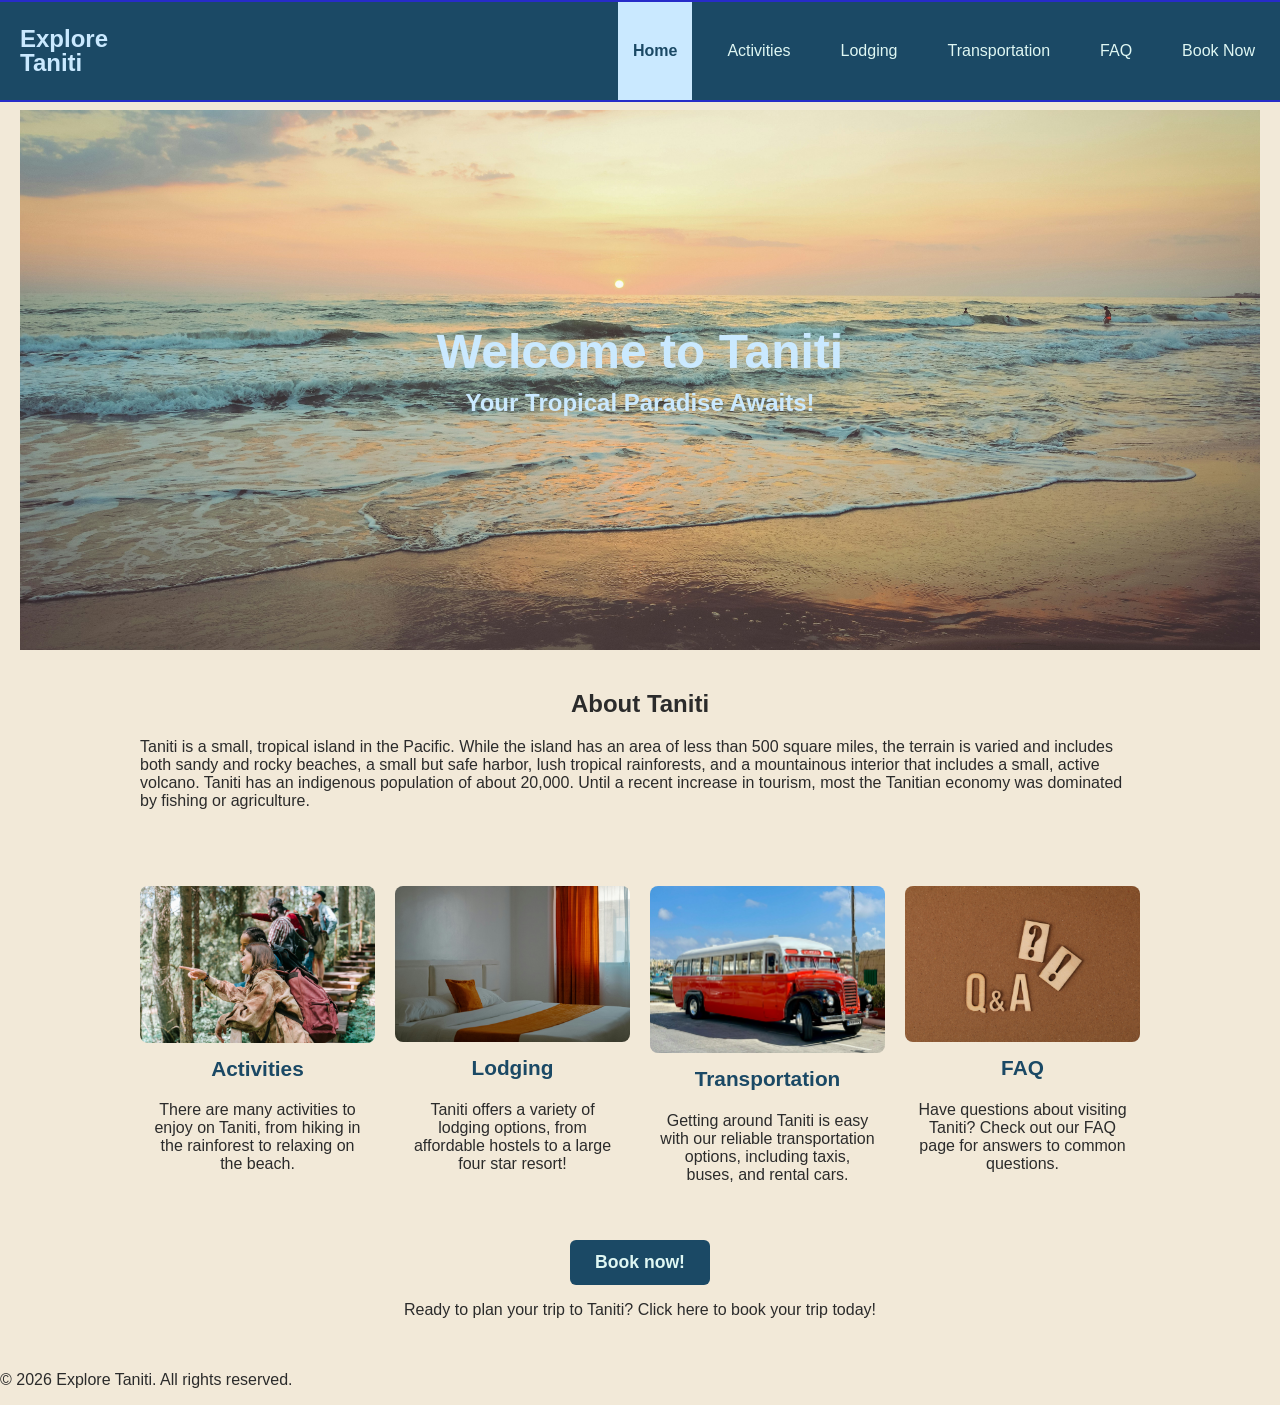
==== index.html @ ff5db37c "commit1" ====
<!DOCTYPE html>
<html lang="en">
<head>
    <meta charset="UTF-8">
    <meta name="viewport" content="width=device-width, initial-scale=1.0">
    <title>Explore Taniti</title>
    <link rel="stylesheet" href="style.css">
    
</head>
<body>
    <header>
        <nav class="navbar">
            <a href="index.html" class="logo"><span>Explore</span><br>Taniti</a>
            <ul>
                <li><a href="index.html" class="active">Home</a></li>
                <li><a href="thingstodo.html">Activities</a></li>
                <li><a href="lodging.html">Lodging</a></li>
                <li><a href="transportation.html">Transportation</a></li>
                <li><a href="faq.html">FAQ</a></li>
                <li><a href="booking.html">Book Now</a></li>
            </ul>
        </nav>

    </header>
    <hr>
    <main>
        <section class="hero hero-home">
            <div class="hero-overlay">
                <h1>Welcome to Taniti</h1>
                <h2>Your Tropical Paradise Awaits!</h2>
            </div>
        </section>

        <section class="information">
            <h2>About Taniti</h2>
            <p>Taniti is a small, tropical island in the Pacific. While the island has an area of less than 500 square miles, the terrain is varied and includes both sandy and rocky beaches, a small but safe harbor, lush tropical rainforests, and a mountainous interior that includes a small, active volcano. Taniti has an indigenous population of about 20,000. Until a recent increase in tourism, most the Tanitian economy was dominated by fishing or agriculture.</p>  
        </section>
        
        <section class="picturelink">
            <div class="link">
                <a href="thingstodo.html"><img src="images/hiking.jpg" alt="Hiking in Taniti"></a>
                <h3>Activities</h3>
                <p>There are many activities to enjoy on Taniti, from hiking in the rainforest to relaxing on the beach.</p>
            </div>

            <div class="link">
                <a href="lodging.html"><img src="images/lodging.jpg" alt="Lodging in Taniti"></a>
                <h3>Lodging</h3>
                <p>Taniti offers a variety of lodging options, from affordable hostels to a large four star resort!</p>
            </div>

            <div class="link">
                <a href="transportation.html"><img src="images/bus.jpg" alt="Transportation in Taniti"></a>
                <h3>Transportation</h3>
                <p>Getting around Taniti is easy with our reliable transportation options, including taxis, buses, and rental cars.</p>
            </div>

            <div class="link">
                <a href="faq.html"><img src="images/faq.jpg" alt="FAQ about Taniti"></a>
                <h3>FAQ</h3>
                <p>Have questions about visiting Taniti? Check out our FAQ page for answers to common questions.</p>
            </div>
            </section>
            <section class="booking">
            <div class="book-now">
                <a href="booking.html" class="btn-book">Book now!</a>
                <p>Ready to plan your trip to Taniti? Click here to book your trip today!</p>
            </div>
            </section>
        </section>

    </main>
    <footer>
        <p>&copy; 2026 Explore Taniti. All rights reserved.</p> 
    </footer>
</body>
</html>
---- style.css ----
nav {
    background-color: #1B4965;
    width: 100%;
    position: fixed;
    top: 0;
    border-top: 2px solid #272cc9;
    border-bottom: 2px solid #272cc9;
    z-index: 1000;

    display: flex;
    justify-content: space-between;
    align-items: center;

    padding: 0 20px; 
}

nav .logo {
    font-size: 1.5em;
    font-weight: bold;
    color: #CAE9FF;
    text-decoration: none;
    line-height: 1;
    padding: 0; 
}

nav a {
    display: block;
    padding: 40px 15px; 
    text-decoration: none;
    color: #DFF7F3;
}



nav a.active {
    background-color: #CAE9FF;
    color: #1B4965;
    font-weight: bold;
}
nav a.active:hover {
    background-color: #2D6A8E;
    color: #FFFFFF;
}

nav a:hover {
    background-color: #2D6A8E;
    color: #FFFFFF;
}
nav ul {
    list-style-type: none;
    margin: 0;
    padding: 0 20px;

    display: flex;
    justify-content: right;
    align-items: center;
}

nav ul li {
    margin: 0 10px;
    position: relative;
}

.hero {
    height: 60vh;
    background-size: cover;
    background-position: center;
    background-repeat: no-repeat;
    display: flex;
    justify-content: center;
    align-items: center;

    margin-top: 60px; 
    position: relative;
}
.hero-home {
    background-image: url("images/beach3.jpg");
}
.hero-thingstodo {
    background-image: url("images/snorkeling1.jpg");
}
.hero-lodging {
    background-image: url("images/lodging1.jpg");
}
.hero-transportation {
    background-image: url("images/bus.jpg");
}
.hero-booking {
    background-image: url("images/beach6.jpg");
}
.hero-faq {
    background-image: url("images/questions.jpg");
}

.hero-overlay {
    width: 100%;
    height: 100%;

    display: flex;
    flex-direction: column;
    justify-content: center;
    align-items: center;

    color: #CAE9FF;
    text-align: center;
    padding: 20px;
}

.hero h1 {
    font-size: 3rem;
    margin: 0;
}

.hero h2 {
    font-size: 1.5rem;
    margin-top: 10px;
}


main {
    padding: 20px;
    margin-top: 20px;
}

body {
    background-color: #F2E9D8;
    font-family: Arial, sans-serif;
    font-size: 16px;
    color: #2B2B2B;
    margin: 0;
    padding: 0;
}

.information {
    max-width: 1000px;
    margin: 0 auto;
    padding: 20px;
}

.information h2 {
    text-align:center;

}
.picturelink {
    display: grid;
    grid-template-columns: repeat(4, 1fr);
    gap: 20px;
    max-width: 1000px;
    margin: 40px auto;
    text-align: center;
}
.link img{
    width: 100%;
    height: auto;
    object-fit: cover;
    border-radius: 8px;
    transition: transform 0.3s ease;
}
.link img:hover {
    transform: scale(1.05);
}
.link h3 {
    margin-top: 10px;
    font-size: 1.3rem;
    color:#1B4965
}
.link p {
    font-size: 1rem;
    color: #2B2B2B;
    padding: 0 10px;
}
.book-now {
    text-align: center;
    margin-top: 30px;
}
.btn-book {
    display: inline-block;
    background-color: #1B4965;
    color: #DFF7F3;            
    padding: 12px 25px;
    border-radius: 6px;
    text-decoration: none;
    font-size: 1.1rem;
    font-weight: bold;
    transition: background-color 0.3s ease;
}
.btn-book:hover {
    background-color: #272cc9;
}

.btn-lodging {
    display: inline-block;
    background-color: #1B4965;
    color: #DFF7F3;            
    padding: 12px 25px;
    border-radius: 6px;
    text-decoration: none;
    font-size: 1.1rem;
    font-weight: bold;
    transition: background-color 0.3s ease;
}

.lodging-button {
    text-align: center;
    margin-top: 20px;
}

.btn-lodging:hover {
    background-color: #272cc9;
}

.btn-transportation {
    display: inline-block;
    background-color: #1B4965;
    color: #DFF7F3;            
    padding: 12px 25px;
    border-radius: 6px;
    text-decoration: none;
    font-size: 1.1rem;
    font-weight: bold;
    transition: background-color 0.3s ease;
}

.transportation-button {
    text-align: center;
    margin-top: 20px;
}

.btn-transportation:hover {
    background-color: #272cc9;
}

.btn-faq {
    display: inline-block;
    background-color: #1B4965;
    color: #DFF7F3;            
    padding: 12px 25px;
    border-radius: 6px;
    text-decoration: none;
    font-size: 1.1rem;
    font-weight: bold;
    transition: background-color 0.3s ease;
}

.faq-button {
    text-align: center;   /* centers the button */
    margin-top: 20px;     /* optional spacing */
}

.btn-faq:hover {
    background-color: #272cc9;
}
.things-to-do {
    display: flex;
    gap: 20px;
    align-items: flex-start;
}
.entertainment-column,
.dining-column {
    flex: 1;
}

.entertainment-column h2,
.dining-column h2 {
    text-align: center;
}

.entertainment-column img,
.dining-column img {
    width: 100%;
    max-width: 250px;
    height: auto;
    display: block;
    margin: 0 auto 20px;
}

form button,
form input[type="submit"] {
    display: inline-block;
    background-color: #1B4965;   /* matches your site palette */
    color: #DFF7F3;
    padding: 12px 28px;
    border: none;
    border-radius: 6px;
    font-size: 1.1rem;
    font-weight: bold;
    cursor: pointer;
    transition: background-color 0.3s ease, transform 0.15s ease;
}

form button:hover,
form input[type="submit"]:hover {
    background-color: #272cc9;
    transform: translateY(-2px);
}

form button:active,
form input[type="submit"]:active {
    transform: translateY(0);
}

form {
    text-align: center;
}

form input[type="text"],
form input[type="email"],
form input[type="tel"],
form input[type="date"],
form input[type="number"] {
    width: 100%;
    max-width: 350px;
    padding: 10px 12px;
    margin: 8px auto;
    border: 1px solid #ccc;
    border-radius: 6px;
    font-size: 1rem;
    display: block;
}

form label {
    display: block;
    margin: 15px 0 5px;
    font-weight: 600;
}

form input {
    margin-bottom: 10px;
}

.form-container {
    max-width: 450px;
    margin: 40px auto;
    padding: 30px;
    background: #E8F3F7;
    border-radius: 10px;
    box-shadow: 0 4px 12px rgba(0,0,0,0.1);
}
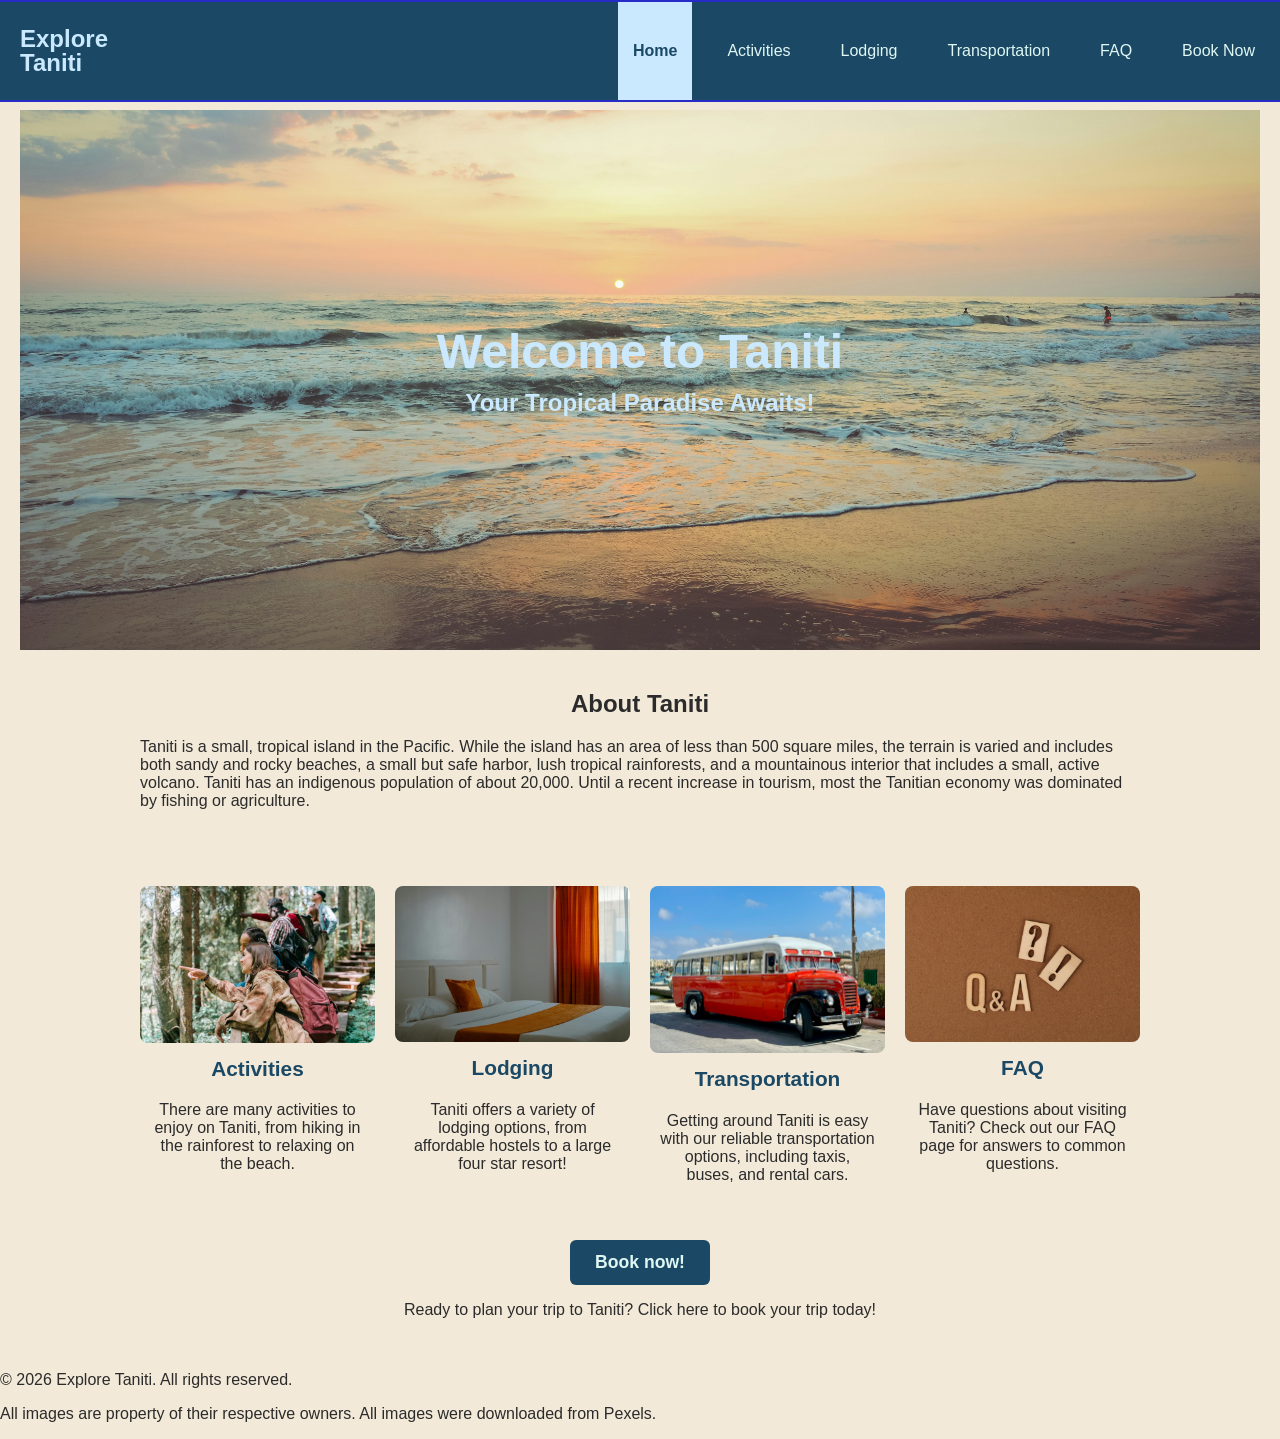
==== commit 11ceef38: "Added citation to footer about images" ====
--- a/index.html
+++ b/index.html
@@ -71,7 +71,8 @@
 
     </main>
     <footer>
-        <p>&copy; 2026 Explore Taniti. All rights reserved.</p> 
+        <p>&copy; 2026 Explore Taniti. All rights reserved.</p>
+        <p>All images are property of their respective owners. All images were downloaded from Pexels.</p>
     </footer>
 </body>
 </html>
--- a/style.css
+++ b/style.css
@@ -245,8 +245,8 @@
 }
 
 .faq-button {
-    text-align: center;   /* centers the button */
-    margin-top: 20px;     /* optional spacing */
+    text-align: center; 
+    margin-top: 20px;
 }
 
 .btn-faq:hover {
@@ -279,7 +279,7 @@
 form button,
 form input[type="submit"] {
     display: inline-block;
-    background-color: #1B4965;   /* matches your site palette */
+    background-color: #1B4965;
     color: #DFF7F3;
     padding: 12px 28px;
     border: none;
